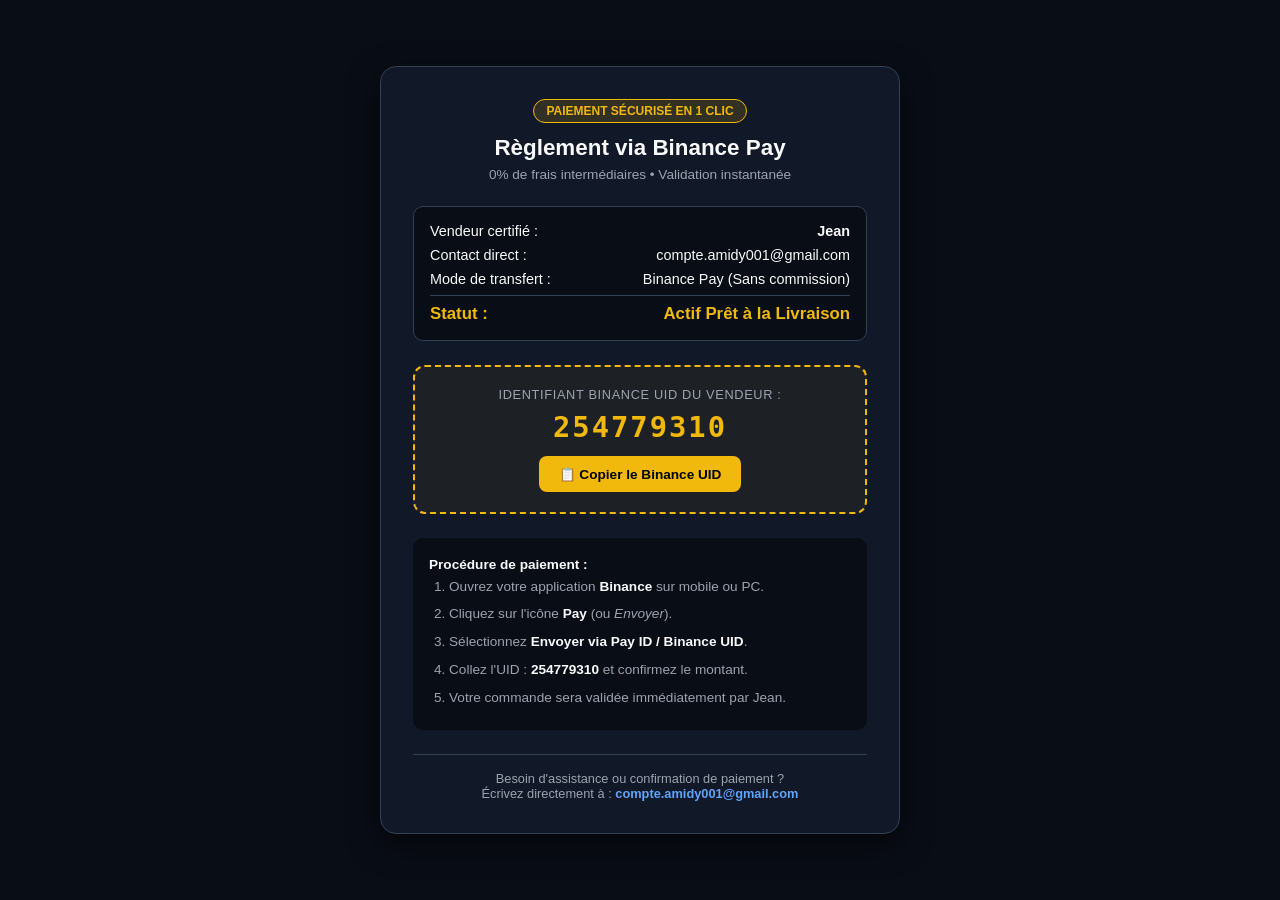
==== site/checkout.html @ 46c2da96 "feat(real-mode): configuration réelle avec Binance UID 254779310 et compte.amidy001@gmail.com" ====
<!DOCTYPE html>
<html lang="fr">
<head>
    <meta charset="UTF-8">
    <meta name="viewport" content="width=device-width, initial-scale=1.0">
    <title>Paiement Sécurisé & Livraison Immédiate - AUTO-INCOME AI</title>
    <style>
        :root {
            --bg: #090d16;
            --surface: #111827;
            --surface-hover: #1f2937;
            --border: #334155;
            --primary: #f0b90b; /* Binance Gold */
            --primary-dark: #d9a406;
            --accent: #10b981;
            --text: #f9fafb;
            --text-muted: #9ca3af;
        }
        * { box-sizing: border-box; margin: 0; padding: 0; }
        body {
            font-family: -apple-system, BlinkMacSystemFont, "Segoe UI", Roboto, Helvetica, Arial, sans-serif;
            background-color: var(--bg);
            color: var(--text);
            padding: 20px;
            display: flex;
            justify-content: center;
            align-items: center;
            min-height: 100vh;
        }
        .container {
            background: var(--surface);
            border: 1px solid var(--border);
            border-radius: 16px;
            max-width: 520px;
            width: 100%;
            padding: 32px;
            box-shadow: 0 10px 30px rgba(0, 0, 0, 0.6);
        }
        .header {
            text-align: center;
            margin-bottom: 24px;
        }
        .badge {
            background: rgba(240, 185, 11, 0.15);
            color: var(--primary);
            border: 1px solid var(--primary);
            padding: 4px 12px;
            border-radius: 9999px;
            font-size: 0.75rem;
            font-weight: 700;
            display: inline-block;
            margin-bottom: 12px;
        }
        h1 {
            font-size: 1.4rem;
            color: var(--text);
            margin-bottom: 6px;
        }
        p.subtitle {
            font-size: 0.85rem;
            color: var(--text-muted);
        }
        .order-summary {
            background: #090d16;
            border: 1px solid var(--border);
            border-radius: 10px;
            padding: 16px;
            margin-bottom: 24px;
        }
        .summary-row {
            display: flex;
            justify-content: space-between;
            font-size: 0.9rem;
            margin-bottom: 8px;
        }
        .summary-row:last-child {
            margin-bottom: 0;
            font-weight: 700;
            font-size: 1.05rem;
            border-top: 1px solid var(--border);
            padding-top: 8px;
            color: var(--primary);
        }
        .payment-box {
            background: rgba(240, 185, 11, 0.05);
            border: 2px dashed var(--primary);
            border-radius: 12px;
            padding: 20px;
            text-align: center;
            margin-bottom: 24px;
        }
        .payment-label {
            font-size: 0.8rem;
            color: var(--text-muted);
            text-transform: uppercase;
            letter-spacing: 0.05em;
            margin-bottom: 8px;
        }
        .binance-uid {
            font-size: 1.8rem;
            font-weight: 800;
            color: var(--primary);
            letter-spacing: 2px;
            font-family: monospace;
            margin: 4px 0 12px;
            user-select: all;
        }
        .btn-copy {
            background: var(--primary);
            color: #000;
            border: none;
            border-radius: 8px;
            padding: 10px 20px;
            font-weight: 700;
            font-size: 0.85rem;
            cursor: pointer;
            transition: background 0.2s;
        }
        .btn-copy:hover {
            background: var(--primary-dark);
        }
        .steps {
            background: #090d16;
            border-radius: 10px;
            padding: 16px;
            margin-bottom: 24px;
            font-size: 0.85rem;
            line-height: 1.6;
        }
        .steps ol {
            padding-left: 20px;
            color: var(--text-muted);
        }
        .steps ol li {
            margin-bottom: 6px;
        }
        .steps strong {
            color: var(--text);
        }
        .contact-seller {
            text-align: center;
            font-size: 0.8rem;
            color: var(--text-muted);
            border-top: 1px solid var(--border);
            padding-top: 16px;
        }
        .contact-seller a {
            color: #60a5fa;
            text-decoration: none;
            font-weight: 600;
        }
    </style>
</head>
<body>
    <div class="container">
        <div class="header">
            <span class="badge">PAIEMENT SÉCURISÉ EN 1 CLIC</span>
            <h1>Règlement via Binance Pay</h1>
            <p class="subtitle">0% de frais intermédiaires • Validation instantanée</p>
        </div>

        <div class="order-summary">
            <div class="summary-row">
                <span>Vendeur certifié :</span>
                <span><strong>Jean</strong></span>
            </div>
            <div class="summary-row">
                <span>Contact direct :</span>
                <span>compte.amidy001@gmail.com</span>
            </div>
            <div class="summary-row">
                <span>Mode de transfert :</span>
                <span>Binance Pay (Sans commission)</span>
            </div>
            <div class="summary-row">
                <span>Statut :</span>
                <span>Actif Prêt à la Livraison</span>
            </div>
        </div>

        <div class="payment-box">
            <div class="payment-label">Identifiant Binance UID du Vendeur :</div>
            <div class="binance-uid" id="uidDisplay">254779310</div>
            <button class="btn-copy" onclick="copyUID()">📋 Copier le Binance UID</button>
        </div>

        <div class="steps">
            <strong>Procédure de paiement :</strong>
            <ol>
                <li>Ouvrez votre application <strong>Binance</strong> sur mobile ou PC.</li>
                <li>Cliquez sur l'icône <strong>Pay</strong> (ou <em>Envoyer</em>).</li>
                <li>Sélectionnez <strong>Envoyer via Pay ID / Binance UID</strong>.</li>
                <li>Collez l'UID : <strong>254779310</strong> et confirmez le montant.</li>
                <li>Votre commande sera validée immédiatement par Jean.</li>
            </ol>
        </div>

        <div class="contact-seller">
            Besoin d'assistance ou confirmation de paiement ?<br>
            Écrivez directement à : <a href="mailto:compte.amidy001@gmail.com?subject=Confirmation%20Paiement%20Binance%20UID%20254779310">compte.amidy001@gmail.com</a>
        </div>
    </div>

    <script>
        function copyUID() {
            navigator.clipboard.writeText("254779310");
            alert("Binance UID (254779310) copié dans le presse-papiers !");
        }
    </script>
</body>
</html>
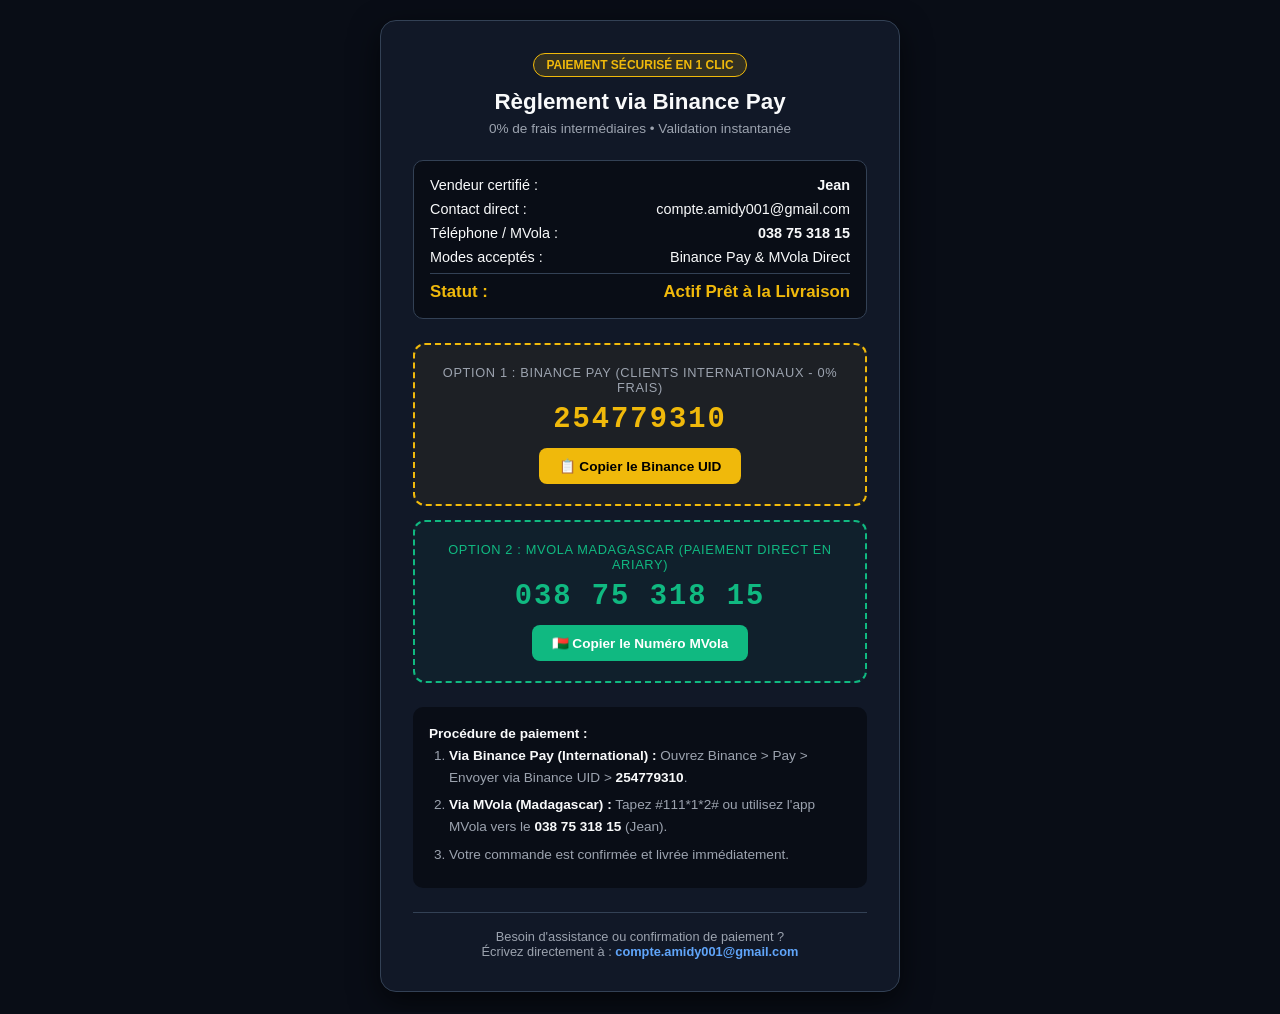
==== commit ab0c5e9c: "feat: ajout du numéro MVola 0387531815 et configuration d'encaissement direct" ====
--- a/site/checkout.html
+++ b/site/checkout.html
@@ -169,8 +169,12 @@
                 <span>compte.amidy001@gmail.com</span>
             </div>
             <div class="summary-row">
-                <span>Mode de transfert :</span>
-                <span>Binance Pay (Sans commission)</span>
+                <span>Téléphone / MVola :</span>
+                <span><strong>038 75 318 15</strong></span>
+            </div>
+            <div class="summary-row">
+                <span>Modes acceptés :</span>
+                <span>Binance Pay & MVola Direct</span>
             </div>
             <div class="summary-row">
                 <span>Statut :</span>
@@ -179,25 +183,29 @@
         </div>
 
         <div class="payment-box">
-            <div class="payment-label">Identifiant Binance UID du Vendeur :</div>
+            <div class="payment-label">Option 1 : Binance Pay (Clients Internationaux - 0% frais)</div>
             <div class="binance-uid" id="uidDisplay">254779310</div>
             <button class="btn-copy" onclick="copyUID()">📋 Copier le Binance UID</button>
+        </div>
+
+        <div class="payment-box" style="border-color:#10b981; background:rgba(16,185,129,0.05); margin-top:-10px;">
+            <div class="payment-label" style="color:#10b981;">Option 2 : MVola Madagascar (Paiement Direct en Ariary)</div>
+            <div class="binance-uid" style="color:#10b981;" id="mvolaDisplay">038 75 318 15</div>
+            <button class="btn-copy" style="background:#10b981; color:#fff;" onclick="copyMVola()">🇲🇬 Copier le Numéro MVola</button>
         </div>
 
         <div class="steps">
             <strong>Procédure de paiement :</strong>
             <ol>
-                <li>Ouvrez votre application <strong>Binance</strong> sur mobile ou PC.</li>
-                <li>Cliquez sur l'icône <strong>Pay</strong> (ou <em>Envoyer</em>).</li>
-                <li>Sélectionnez <strong>Envoyer via Pay ID / Binance UID</strong>.</li>
-                <li>Collez l'UID : <strong>254779310</strong> et confirmez le montant.</li>
-                <li>Votre commande sera validée immédiatement par Jean.</li>
+                <li><strong>Via Binance Pay (International) :</strong> Ouvrez Binance > Pay > Envoyer via Binance UID > <strong>254779310</strong>.</li>
+                <li><strong>Via MVola (Madagascar) :</strong> Tapez #111*1*2# ou utilisez l'app MVola vers le <strong>038 75 318 15</strong> (Jean).</li>
+                <li>Votre commande est confirmée et livrée immédiatement.</li>
             </ol>
         </div>
 
         <div class="contact-seller">
             Besoin d'assistance ou confirmation de paiement ?<br>
-            Écrivez directement à : <a href="mailto:compte.amidy001@gmail.com?subject=Confirmation%20Paiement%20Binance%20UID%20254779310">compte.amidy001@gmail.com</a>
+            Écrivez directement à : <a href="mailto:compte.amidy001@gmail.com?subject=Confirmation%20Paiement">compte.amidy001@gmail.com</a>
         </div>
     </div>
 
@@ -206,6 +214,10 @@
             navigator.clipboard.writeText("254779310");
             alert("Binance UID (254779310) copié dans le presse-papiers !");
         }
+        function copyMVola() {
+            navigator.clipboard.writeText("0387531815");
+            alert("Numéro MVola (038 75 318 15) copié dans le presse-papiers !");
+        }
     </script>
 </body>
 </html>
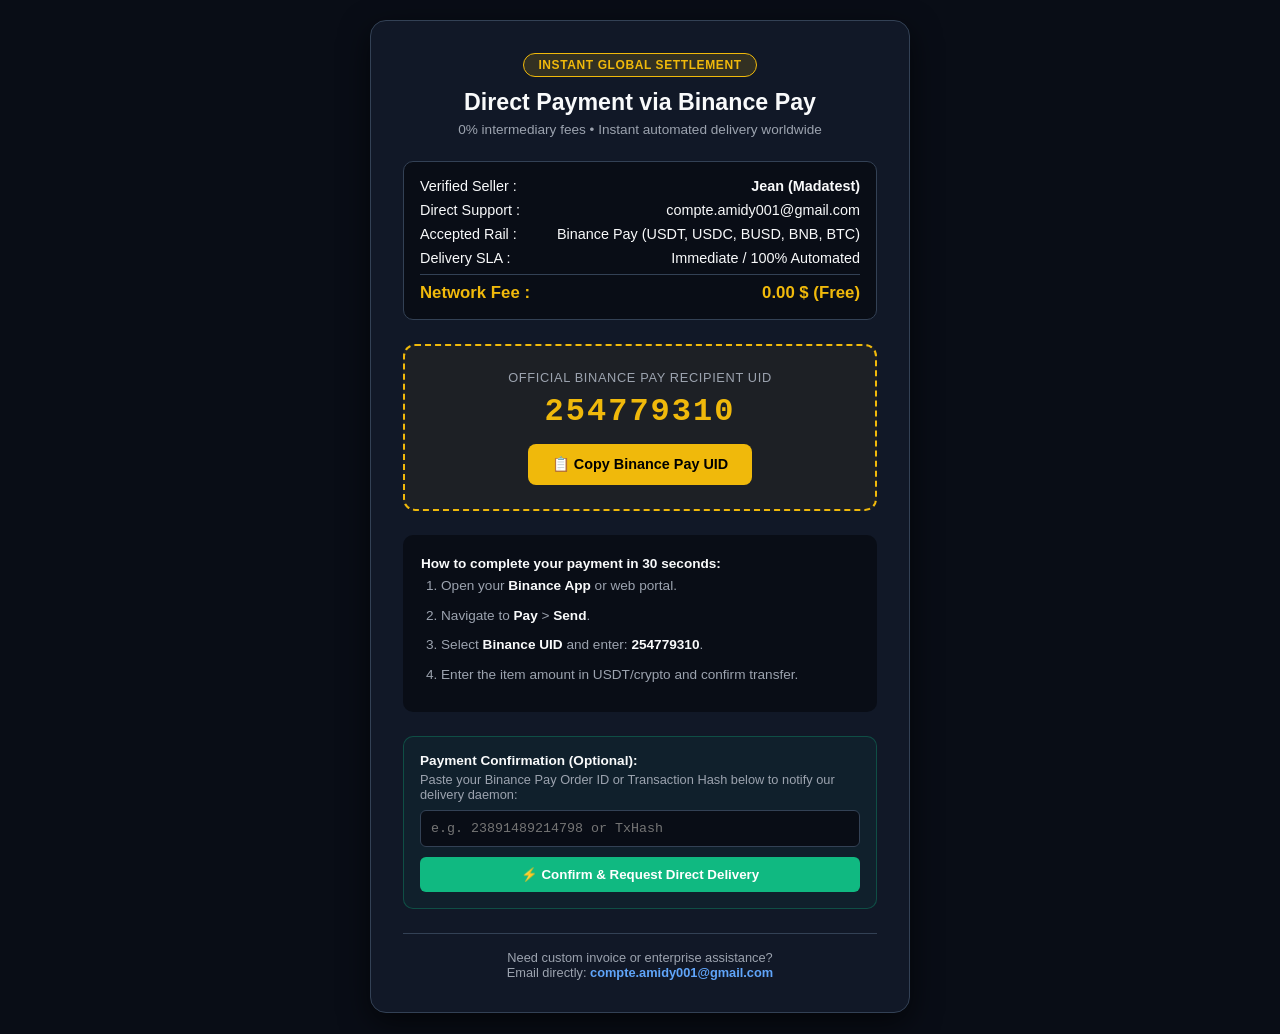
==== commit 8fb29c3f: "feat(hourly-cycles): alignement strict sur Objectif_per_hour.txt (cycles 1h, 5 phases, vérificateur " ====
--- a/site/checkout.html
+++ b/site/checkout.html
@@ -1,9 +1,9 @@
 <!DOCTYPE html>
-<html lang="fr">
+<html lang="en">
 <head>
     <meta charset="UTF-8">
     <meta name="viewport" content="width=device-width, initial-scale=1.0">
-    <title>Paiement Sécurisé & Livraison Immédiate - AUTO-INCOME AI</title>
+    <title>Instant Global Checkout — AUTO-INCOME AI</title>
     <style>
         :root {
             --bg: #090d16;
@@ -31,7 +31,7 @@
             background: var(--surface);
             border: 1px solid var(--border);
             border-radius: 16px;
-            max-width: 520px;
+            max-width: 540px;
             width: 100%;
             padding: 32px;
             box-shadow: 0 10px 30px rgba(0, 0, 0, 0.6);
@@ -44,15 +44,16 @@
             background: rgba(240, 185, 11, 0.15);
             color: var(--primary);
             border: 1px solid var(--primary);
-            padding: 4px 12px;
+            padding: 4px 14px;
             border-radius: 9999px;
             font-size: 0.75rem;
             font-weight: 700;
             display: inline-block;
             margin-bottom: 12px;
+            letter-spacing: 0.05em;
         }
         h1 {
-            font-size: 1.4rem;
+            font-size: 1.45rem;
             color: var(--text);
             margin-bottom: 6px;
         }
@@ -85,7 +86,7 @@
             background: rgba(240, 185, 11, 0.05);
             border: 2px dashed var(--primary);
             border-radius: 12px;
-            padding: 20px;
+            padding: 24px 20px;
             text-align: center;
             margin-bottom: 24px;
         }
@@ -97,12 +98,12 @@
             margin-bottom: 8px;
         }
         .binance-uid {
-            font-size: 1.8rem;
+            font-size: 2rem;
             font-weight: 800;
             color: var(--primary);
             letter-spacing: 2px;
             font-family: monospace;
-            margin: 4px 0 12px;
+            margin: 4px 0 14px;
             user-select: all;
         }
         .btn-copy {
@@ -110,11 +111,14 @@
             color: #000;
             border: none;
             border-radius: 8px;
-            padding: 10px 20px;
-            font-weight: 700;
-            font-size: 0.85rem;
+            padding: 12px 24px;
+            font-weight: 700;
+            font-size: 0.9rem;
             cursor: pointer;
             transition: background 0.2s;
+            display: inline-flex;
+            align-items: center;
+            gap: 8px;
         }
         .btn-copy:hover {
             background: var(--primary-dark);
@@ -122,7 +126,7 @@
         .steps {
             background: #090d16;
             border-radius: 10px;
-            padding: 16px;
+            padding: 18px;
             margin-bottom: 24px;
             font-size: 0.85rem;
             line-height: 1.6;
@@ -132,10 +136,39 @@
             color: var(--text-muted);
         }
         .steps ol li {
-            margin-bottom: 6px;
+            margin-bottom: 8px;
         }
         .steps strong {
             color: var(--text);
+        }
+        .confirmation-box {
+            background: rgba(16, 185, 129, 0.05);
+            border: 1px solid rgba(16, 185, 129, 0.3);
+            border-radius: 10px;
+            padding: 16px;
+            margin-bottom: 24px;
+            font-size: 0.85rem;
+        }
+        .confirmation-box input {
+            width: 100%;
+            background: #090d16;
+            border: 1px solid var(--border);
+            color: #fff;
+            padding: 10px;
+            border-radius: 6px;
+            margin-top: 8px;
+            margin-bottom: 10px;
+            font-family: monospace;
+        }
+        .btn-confirm {
+            width: 100%;
+            background: var(--accent);
+            color: #fff;
+            border: none;
+            border-radius: 6px;
+            padding: 10px;
+            font-weight: 700;
+            cursor: pointer;
         }
         .contact-seller {
             text-align: center;
@@ -154,69 +187,77 @@
 <body>
     <div class="container">
         <div class="header">
-            <span class="badge">PAIEMENT SÉCURISÉ EN 1 CLIC</span>
-            <h1>Règlement via Binance Pay</h1>
-            <p class="subtitle">0% de frais intermédiaires • Validation instantanée</p>
+            <span class="badge">INSTANT GLOBAL SETTLEMENT</span>
+            <h1>Direct Payment via Binance Pay</h1>
+            <p class="subtitle">0% intermediary fees • Instant automated delivery worldwide</p>
         </div>
 
         <div class="order-summary">
             <div class="summary-row">
-                <span>Vendeur certifié :</span>
-                <span><strong>Jean</strong></span>
-            </div>
-            <div class="summary-row">
-                <span>Contact direct :</span>
+                <span>Verified Seller :</span>
+                <span><strong>Jean (Madatest)</strong></span>
+            </div>
+            <div class="summary-row">
+                <span>Direct Support :</span>
                 <span>compte.amidy001@gmail.com</span>
             </div>
             <div class="summary-row">
-                <span>Téléphone / MVola :</span>
-                <span><strong>038 75 318 15</strong></span>
-            </div>
-            <div class="summary-row">
-                <span>Modes acceptés :</span>
-                <span>Binance Pay & MVola Direct</span>
-            </div>
-            <div class="summary-row">
-                <span>Statut :</span>
-                <span>Actif Prêt à la Livraison</span>
+                <span>Accepted Rail :</span>
+                <span>Binance Pay (USDT, USDC, BUSD, BNB, BTC)</span>
+            </div>
+            <div class="summary-row">
+                <span>Delivery SLA :</span>
+                <span>Immediate / 100% Automated</span>
+            </div>
+            <div class="summary-row">
+                <span>Network Fee :</span>
+                <span><strong>0.00 $ (Free)</strong></span>
             </div>
         </div>
 
         <div class="payment-box">
-            <div class="payment-label">Option 1 : Binance Pay (Clients Internationaux - 0% frais)</div>
+            <div class="payment-label">Official Binance Pay Recipient UID</div>
             <div class="binance-uid" id="uidDisplay">254779310</div>
-            <button class="btn-copy" onclick="copyUID()">📋 Copier le Binance UID</button>
-        </div>
-
-        <div class="payment-box" style="border-color:#10b981; background:rgba(16,185,129,0.05); margin-top:-10px;">
-            <div class="payment-label" style="color:#10b981;">Option 2 : MVola Madagascar (Paiement Direct en Ariary)</div>
-            <div class="binance-uid" style="color:#10b981;" id="mvolaDisplay">038 75 318 15</div>
-            <button class="btn-copy" style="background:#10b981; color:#fff;" onclick="copyMVola()">🇲🇬 Copier le Numéro MVola</button>
+            <button class="btn-copy" onclick="copyUID()">📋 Copy Binance Pay UID</button>
         </div>
 
         <div class="steps">
-            <strong>Procédure de paiement :</strong>
+            <strong>How to complete your payment in 30 seconds:</strong>
             <ol>
-                <li><strong>Via Binance Pay (International) :</strong> Ouvrez Binance > Pay > Envoyer via Binance UID > <strong>254779310</strong>.</li>
-                <li><strong>Via MVola (Madagascar) :</strong> Tapez #111*1*2# ou utilisez l'app MVola vers le <strong>038 75 318 15</strong> (Jean).</li>
-                <li>Votre commande est confirmée et livrée immédiatement.</li>
+                <li>Open your <strong>Binance App</strong> or web portal.</li>
+                <li>Navigate to <strong>Pay</strong> &gt; <strong>Send</strong>.</li>
+                <li>Select <strong>Binance UID</strong> and enter: <strong>254779310</strong>.</li>
+                <li>Enter the item amount in USDT/crypto and confirm transfer.</li>
             </ol>
         </div>
 
+        <div class="confirmation-box">
+            <strong>Payment Confirmation (Optional):</strong>
+            <p style="color:var(--text-muted); font-size:0.8rem; margin-top:4px;">Paste your Binance Pay Order ID or Transaction Hash below to notify our delivery daemon:</p>
+            <input type="text" id="txInput" placeholder="e.g. 23891489214798 or TxHash">
+            <button class="btn-confirm" onclick="submitProof()">⚡ Confirm & Request Direct Delivery</button>
+        </div>
+
         <div class="contact-seller">
-            Besoin d'assistance ou confirmation de paiement ?<br>
-            Écrivez directement à : <a href="mailto:compte.amidy001@gmail.com?subject=Confirmation%20Paiement">compte.amidy001@gmail.com</a>
+            Need custom invoice or enterprise assistance?<br>
+            Email directly: <a href="mailto:compte.amidy001@gmail.com?subject=Binance%20Pay%20Invoice%20Inquiry">compte.amidy001@gmail.com</a>
         </div>
     </div>
 
     <script>
         function copyUID() {
             navigator.clipboard.writeText("254779310");
-            alert("Binance UID (254779310) copié dans le presse-papiers !");
-        }
-        function copyMVola() {
-            navigator.clipboard.writeText("0387531815");
-            alert("Numéro MVola (038 75 318 15) copié dans le presse-papiers !");
+            alert("Binance UID (254779310) copied to clipboard!");
+        }
+        function submitProof() {
+            var val = document.getElementById("txInput").value.trim();
+            if (!val) {
+                alert("Please paste your transaction reference or order ID.");
+                return;
+            }
+            var subject = encodeURIComponent("Payment Confirmation - " + val);
+            var body = encodeURIComponent("Hello Jean,\n\nI have sent payment via Binance Pay UID 254779310.\nTransaction / Order Reference: " + val + "\nPlease deliver my digital asset.\n\nThank you!");
+            window.location.href = "mailto:compte.amidy001@gmail.com?subject=" + subject + "&body=" + body;
         }
     </script>
 </body>
